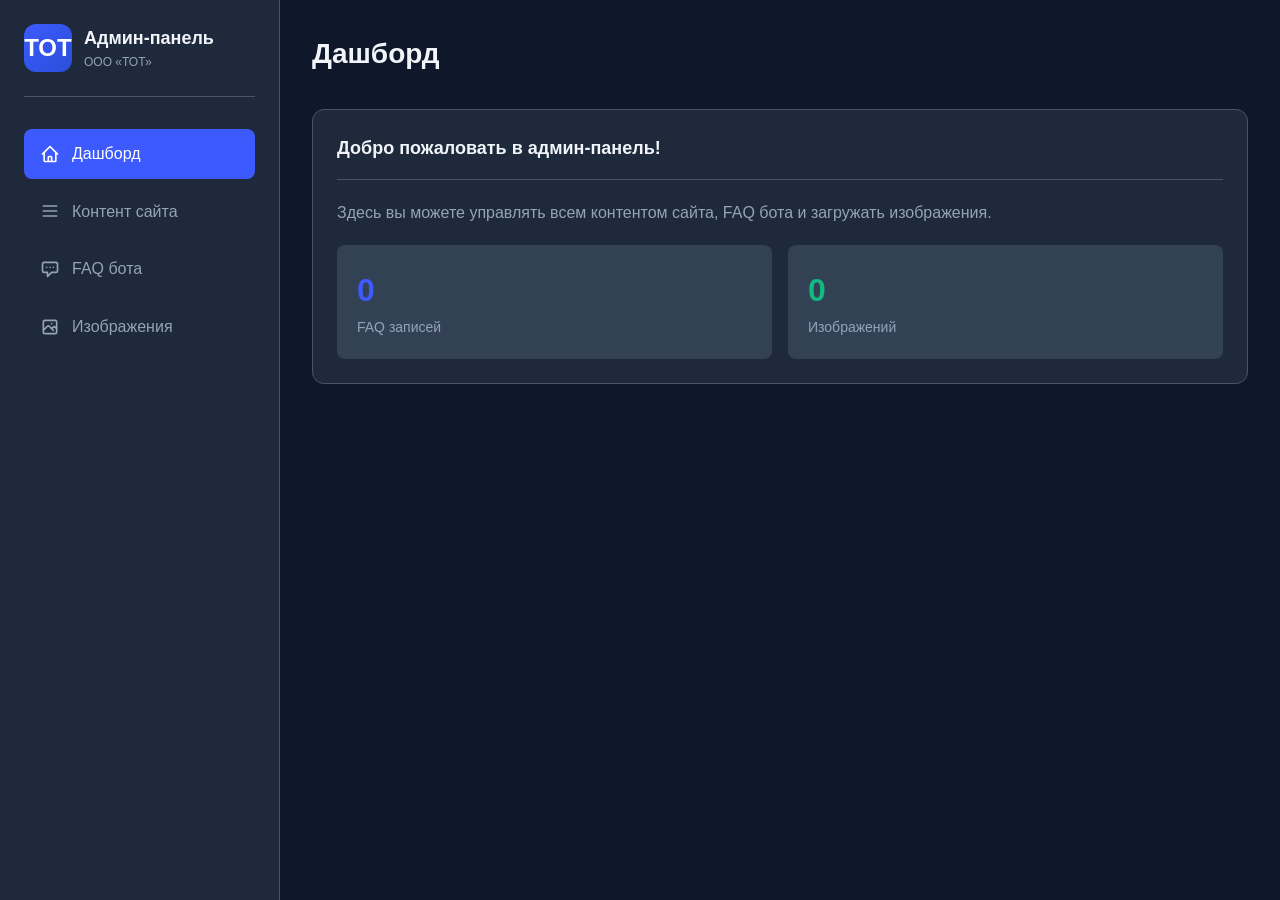
==== templates/admin.html @ bea5fbe3 "feat: полное управление контентом сайта из админки Made-with: Cursor" ====
<!DOCTYPE html>
<html lang="ru">
<head>
  <meta charset="UTF-8">
  <meta name="viewport" content="width=device-width, initial-scale=1.0">
  <title>Админ-панель | ООО «ТОТ»</title>
  <style>
    * {
      margin: 0;
      padding: 0;
      box-sizing: border-box;
    }

    :root {
      --primary: #3D5AFE;
      --primary-dark: #2A4FD9;
      --success: #10B981;
      --danger: #EF4444;
      --warning: #F59E0B;
      --bg: #0F172A;
      --bg-card: #1E293B;
      --bg-input: #334155;
      --text: #F1F5F9;
      --text-muted: #94A3B8;
      --border: #475569;
    }

    body {
      font-family: 'Inter', -apple-system, BlinkMacSystemFont, 'Segoe UI', sans-serif;
      background: var(--bg);
      color: var(--text);
      line-height: 1.6;
    }

    .admin-container {
      display: flex;
      min-height: 100vh;
    }

    /* Сайдбар */
    .sidebar {
      width: 280px;
      background: var(--bg-card);
      border-right: 1px solid var(--border);
      padding: 24px;
      overflow-y: auto;
    }

    .logo {
      display: flex;
      align-items: center;
      gap: 12px;
      margin-bottom: 32px;
      padding-bottom: 24px;
      border-bottom: 1px solid var(--border);
    }

    .logo-icon {
      width: 48px;
      height: 48px;
      background: linear-gradient(135deg, var(--primary), var(--primary-dark));
      border-radius: 12px;
      display: flex;
      align-items: center;
      justify-content: center;
      font-size: 24px;
      font-weight: bold;
      color: white;
    }

    .logo-text h1 {
      font-size: 18px;
      font-weight: 700;
    }

    .logo-text p {
      font-size: 12px;
      color: var(--text-muted);
    }

    .nav-menu {
      list-style: none;
    }

    .nav-item {
      margin-bottom: 8px;
    }

    .nav-link {
      display: flex;
      align-items: center;
      gap: 12px;
      padding: 12px 16px;
      border-radius: 8px;
      color: var(--text-muted);
      text-decoration: none;
      transition: all 0.2s;
      cursor: pointer;
    }

    .nav-link:hover {
      background: var(--bg-input);
      color: var(--text);
    }

    .nav-link.active {
      background: var(--primary);
      color: white;
    }

    .nav-icon {
      width: 20px;
      height: 20px;
    }

    /* Основной контент */
    .main-content {
      flex: 1;
      padding: 32px;
      overflow-y: auto;
    }

    .header {
      margin-bottom: 32px;
      display: flex;
      justify-content: space-between;
      align-items: center;
    }

    .header h2 {
      font-size: 28px;
      font-weight: 700;
    }

    .header-actions {
      display: flex;
      gap: 12px;
    }

    /* Секции */
    .section {
      display: none;
    }

    .section.active {
      display: block;
      animation: fadeIn 0.3s;
    }

    @keyframes fadeIn {
      from { opacity: 0; transform: translateY(10px); }
      to { opacity: 1; transform: translateY(0); }
    }

    /* Карточки */
    .card {
      background: var(--bg-card);
      border: 1px solid var(--border);
      border-radius: 12px;
      padding: 24px;
      margin-bottom: 24px;
    }

    .card-header {
      display: flex;
      justify-content: space-between;
      align-items: center;
      margin-bottom: 20px;
      padding-bottom: 16px;
      border-bottom: 1px solid var(--border);
    }

    .card-title {
      font-size: 18px;
      font-weight: 600;
    }

    /* Формы */
    .form-group {
      margin-bottom: 20px;
    }

    .form-label {
      display: block;
      margin-bottom: 8px;
      font-weight: 500;
      font-size: 14px;
    }

    .form-input,
    .form-textarea,
    .form-select {
      width: 100%;
      padding: 12px 16px;
      background: var(--bg-input);
      border: 1px solid var(--border);
      border-radius: 8px;
      color: var(--text);
      font-size: 14px;
      transition: all 0.2s;
    }

    .form-input:focus,
    .form-textarea:focus,
    .form-select:focus {
      outline: none;
      border-color: var(--primary);
      box-shadow: 0 0 0 3px rgba(61, 90, 254, 0.1);
    }

    .form-textarea {
      min-height: 100px;
      resize: vertical;
      font-family: inherit;
    }

    /* Кнопки */
    .btn {
      padding: 12px 24px;
      border: none;
      border-radius: 8px;
      font-size: 14px;
      font-weight: 600;
      cursor: pointer;
      transition: all 0.2s;
      display: inline-flex;
      align-items: center;
      gap: 8px;
    }

    .btn-primary {
      background: var(--primary);
      color: white;
    }

    .btn-primary:hover {
      background: var(--primary-dark);
      transform: translateY(-2px);
      box-shadow: 0 4px 12px rgba(61, 90, 254, 0.3);
    }

    .btn-success {
      background: var(--success);
      color: white;
    }

    .btn-danger {
      background: var(--danger);
      color: white;
    }

    .btn-secondary {
      background: var(--bg-input);
      color: var(--text);
    }

    /* Таблицы */
    .table {
      width: 100%;
      border-collapse: collapse;
    }

    .table th,
    .table td {
      padding: 12px;
      text-align: left;
      border-bottom: 1px solid var(--border);
    }

    .table th {
      font-weight: 600;
      color: var(--text-muted);
      font-size: 12px;
      text-transform: uppercase;
    }

    .table tr:hover {
      background: var(--bg-input);
    }

    /* FAQ список */
    .faq-list {
      display: grid;
      gap: 16px;
    }

    .faq-item {
      background: var(--bg-input);
      border: 1px solid var(--border);
      border-radius: 8px;
      padding: 16px;
      display: flex;
      justify-content: space-between;
      align-items: start;
      gap: 16px;
    }

    .faq-content {
      flex: 1;
    }

    .faq-intent {
      font-size: 12px;
      color: var(--primary);
      font-weight: 600;
      margin-bottom: 4px;
    }

    .faq-keywords {
      font-size: 12px;
      color: var(--text-muted);
      margin-bottom: 8px;
    }

    .faq-response {
      font-size: 14px;
      line-height: 1.5;
    }

    .faq-actions {
      display: flex;
      gap: 8px;
    }

    .btn-icon {
      padding: 8px;
      border: none;
      background: transparent;
      color: var(--text-muted);
      border-radius: 6px;
      cursor: pointer;
      transition: all 0.2s;
    }

    .btn-icon:hover {
      background: var(--bg-card);
      color: var(--text);
    }

    /* Модальное окно */
    .modal {
      position: fixed;
      top: 0;
      left: 0;
      right: 0;
      bottom: 0;
      background: rgba(0, 0, 0, 0.7);
      display: none;
      align-items: center;
      justify-content: center;
      z-index: 1000;
      animation: fadeIn 0.2s;
    }

    .modal.active {
      display: flex;
    }

    .modal-content {
      background: var(--bg-card);
      border-radius: 12px;
      padding: 32px;
      max-width: 600px;
      width: 90%;
      max-height: 90vh;
      overflow-y: auto;
    }

    .modal-header {
      margin-bottom: 24px;
    }

    .modal-title {
      font-size: 24px;
      font-weight: 700;
    }

    .modal-footer {
      margin-top: 24px;
      display: flex;
      gap: 12px;
      justify-content: flex-end;
    }

    /* Алерты */
    .alert {
      padding: 16px;
      border-radius: 8px;
      margin-bottom: 20px;
      display: flex;
      align-items: center;
      gap: 12px;
    }

    .alert-success {
      background: rgba(16, 185, 129, 0.1);
      border: 1px solid var(--success);
      color: var(--success);
    }

    .alert-error {
      background: rgba(239, 68, 68, 0.1);
      border: 1px solid var(--danger);
      color: var(--danger);
    }

    /* Загрузка файлов */
    .upload-zone {
      border: 2px dashed var(--border);
      border-radius: 12px;
      padding: 40px;
      text-align: center;
      cursor: pointer;
      transition: all 0.2s;
    }

    .upload-zone:hover {
      border-color: var(--primary);
      background: rgba(61, 90, 254, 0.05);
    }

    .upload-zone.dragging {
      border-color: var(--primary);
      background: rgba(61, 90, 254, 0.1);
    }

    /* Сетка изображений */
    .images-grid {
      display: grid;
      grid-template-columns: repeat(auto-fill, minmax(150px, 1fr));
      gap: 16px;
      margin-top: 20px;
    }

    .image-item {
      position: relative;
      aspect-ratio: 1;
      border-radius: 8px;
      overflow: hidden;
      border: 1px solid var(--border);
      background: var(--bg-input);
    }

    .image-item img {
      width: 100%;
      height: 100%;
      object-fit: cover;
    }

    .image-overlay {
      position: absolute;
      top: 0;
      left: 0;
      right: 0;
      bottom: 0;
      background: rgba(0, 0, 0, 0.7);
      display: flex;
      align-items: center;
      justify-content: center;
      gap: 8px;
      opacity: 0;
      transition: opacity 0.2s;
    }

    .image-item:hover .image-overlay {
      opacity: 1;
    }
  </style>
</head>
<body>
  <div class="admin-container">
    <!-- Сайдбар -->
    <aside class="sidebar">
      <div class="logo">
        <div class="logo-icon">ТОТ</div>
        <div class="logo-text">
          <h1>Админ-панель</h1>
          <p>ООО «ТОТ»</p>
        </div>
      </div>

      <nav>
        <ul class="nav-menu">
          <li class="nav-item">
            <a class="nav-link active" data-section="dashboard">
              <svg class="nav-icon" fill="none" stroke="currentColor" viewBox="0 0 24 24">
                <path stroke-linecap="round" stroke-linejoin="round" stroke-width="2" d="M3 12l2-2m0 0l7-7 7 7M5 10v10a1 1 0 001 1h3m10-11l2 2m-2-2v10a1 1 0 01-1 1h-3m-6 0a1 1 0 001-1v-4a1 1 0 011-1h2a1 1 0 011 1v4a1 1 0 001 1m-6 0h6"/>
              </svg>
              Дашборд
            </a>
          </li>
          <li class="nav-item">
            <a class="nav-link" data-section="content">
              <svg class="nav-icon" fill="none" stroke="currentColor" viewBox="0 0 24 24">
                <path stroke-linecap="round" stroke-linejoin="round" stroke-width="2" d="M4 6h16M4 12h16M4 18h16"/>
              </svg>
              Контент сайта
            </a>
          </li>
          <li class="nav-item">
            <a class="nav-link" data-section="faq">
              <svg class="nav-icon" fill="none" stroke="currentColor" viewBox="0 0 24 24">
                <path stroke-linecap="round" stroke-linejoin="round" stroke-width="2" d="M8 10h.01M12 10h.01M16 10h.01M9 16H5a2 2 0 01-2-2V6a2 2 0 012-2h14a2 2 0 012 2v8a2 2 0 01-2 2h-5l-5 5v-5z"/>
              </svg>
              FAQ бота
            </a>
          </li>
          <li class="nav-item">
            <a class="nav-link" data-section="images">
              <svg class="nav-icon" fill="none" stroke="currentColor" viewBox="0 0 24 24">
                <path stroke-linecap="round" stroke-linejoin="round" stroke-width="2" d="M4 16l4.586-4.586a2 2 0 012.828 0L16 16m-2-2l1.586-1.586a2 2 0 012.828 0L20 14m-6-6h.01M6 20h12a2 2 0 002-2V6a2 2 0 00-2-2H6a2 2 0 00-2 2v12a2 2 0 002 2z"/>
              </svg>
              Изображения
            </a>
          </li>
        </ul>
      </nav>
    </aside>

    <!-- Основной контент -->
    <main class="main-content">
      <!-- Дашборд -->
      <section id="dashboard" class="section active">
        <div class="header">
          <h2>Дашборд</h2>
        </div>

        <div class="card">
          <div class="card-header">
            <h3 class="card-title">Добро пожаловать в админ-панель!</h3>
          </div>
          <p style="color: var(--text-muted); margin-bottom: 20px;">
            Здесь вы можете управлять всем контентом сайта, FAQ бота и загружать изображения.
          </p>
          <div style="display: grid; grid-template-columns: repeat(auto-fit, minmax(200px, 1fr)); gap: 16px;">
            <div style="background: var(--bg-input); padding: 20px; border-radius: 8px;">
              <div style="font-size: 32px; font-weight: 700; color: var(--primary);" id="faq-count">0</div>
              <div style="color: var(--text-muted); font-size: 14px;">FAQ записей</div>
            </div>
            <div style="background: var(--bg-input); padding: 20px; border-radius: 8px;">
              <div style="font-size: 32px; font-weight: 700; color: var(--success);" id="images-count">0</div>
              <div style="color: var(--text-muted); font-size: 14px;">Изображений</div>
            </div>
          </div>
        </div>
      </section>

      <!-- Контент сайта -->
      <section id="content" class="section">
        <div class="header">
          <h2>Контент сайта</h2>
          <div class="header-actions">
            <button class="btn btn-primary" onclick="saveContent()">
              <svg width="20" height="20" fill="none" stroke="currentColor" viewBox="0 0 24 24">
                <path stroke-linecap="round" stroke-linejoin="round" stroke-width="2" d="M8 7H5a2 2 0 00-2 2v9a2 2 0 002 2h14a2 2 0 002-2V9a2 2 0 00-2-2h-3m-1 4l-3 3m0 0l-3-3m3 3V4"/>
              </svg>
              Сохранить все
            </button>
          </div>
        </div>

        <div id="content-container"></div>
      </section>

      <!-- FAQ бота -->
      <section id="faq" class="section">
        <div class="header">
          <h2>FAQ бота</h2>
          <div class="header-actions">
            <button class="btn btn-primary" onclick="openAddFaqModal()">
              <svg width="20" height="20" fill="none" stroke="currentColor" viewBox="0 0 24 24">
                <path stroke-linecap="round" stroke-linejoin="round" stroke-width="2" d="M12 4v16m8-8H4"/>
              </svg>
              Добавить FAQ
            </button>
          </div>
        </div>

        <div class="card">
          <div id="faq-list" class="faq-list"></div>
        </div>
      </section>

      <!-- Изображения -->
      <section id="images" class="section">
        <div class="header">
          <h2>Изображения</h2>
        </div>

        <div class="card">
          <div class="upload-zone" id="upload-zone">
            <svg width="48" height="48" fill="none" stroke="currentColor" viewBox="0 0 24 24" style="margin: 0 auto 16px;">
              <path stroke-linecap="round" stroke-linejoin="round" stroke-width="2" d="M7 16a4 4 0 01-.88-7.903A5 5 0 1115.9 6L16 6a5 5 0 011 9.9M15 13l-3-3m0 0l-3 3m3-3v12"/>
            </svg>
            <p style="margin-bottom: 8px; font-weight: 600;">Перетащите изображение или кликните для загрузки</p>
            <p style="color: var(--text-muted); font-size: 14px;">PNG, JPG, GIF, WebP, SVG до 16 МБ</p>
            <input type="file" id="file-input" accept="image/*" style="display: none;">
          </div>

          <div id="images-grid" class="images-grid"></div>
        </div>
      </section>
    </main>
  </div>

  <!-- Модальное окно для FAQ -->
  <div id="faq-modal" class="modal">
    <div class="modal-content">
      <div class="modal-header">
        <h3 class="modal-title" id="modal-title">Добавить FAQ</h3>
      </div>
      
      <form id="faq-form">
        <input type="hidden" id="faq-index">
        
        <div class="form-group">
          <label class="form-label">Intent (идентификатор)</label>
          <input type="text" class="form-input" id="faq-intent" required>
        </div>

        <div class="form-group">
          <label class="form-label">Keywords (через запятую)</label>
          <input type="text" class="form-input" id="faq-keywords" required>
        </div>

        <div class="form-group">
          <label class="form-label">Ответ бота</label>
          <textarea class="form-textarea" id="faq-response" rows="5" required></textarea>
        </div>

        <div class="form-group">
          <label class="form-label">Цена (необязательно)</label>
          <input type="text" class="form-input" id="faq-price" placeholder="от 5 000 ₽">
        </div>

        <div class="form-group">
          <label class="form-label">Категория</label>
          <select class="form-select" id="faq-category">
            <option value="general">General (общие)</option>
            <option value="services">Services (услуги)</option>
            <option value="individual">Individual (физлица)</option>
            <option value="ip">IP (ИП)</option>
            <option value="ooo">OOO (ООО)</option>
            <option value="extra">Extra (дополнительные)</option>
            <option value="system">System (системные)</option>
          </select>
        </div>

        <div class="modal-footer">
          <button type="button" class="btn btn-secondary" onclick="closeFaqModal()">Отмена</button>
          <button type="submit" class="btn btn-primary">Сохранить</button>
        </div>
      </form>
    </div>
  </div>

  <script>
    // JWT токен из шаблона
    const JWT_TOKEN = '{{ jwt_token }}';
    
    // API запросы
    async function apiRequest(url, method = 'GET', data = null) {
      const options = {
        method,
        headers: {
          'Authorization': `Bearer ${JWT_TOKEN}`,
          'Content-Type': 'application/json'
        }
      };
      
      if (data) {
        options.body = JSON.stringify(data);
      }
      
      const response = await fetch(url, options);
      return response.json();
    }

    // Навигация
    document.querySelectorAll('.nav-link').forEach(link => {
      link.addEventListener('click', function(e) {
        e.preventDefault();
        
        // Убираем active со всех
        document.querySelectorAll('.nav-link').forEach(l => l.classList.remove('active'));
        document.querySelectorAll('.section').forEach(s => s.classList.remove('active'));
        
        // Добавляем active
        this.classList.add('active');
        const sectionId = this.getAttribute('data-section');
        document.getElementById(sectionId).classList.add('active');
        
        // Загружаем данные
        if (sectionId === 'content') loadContent();
        if (sectionId === 'faq') loadFaq();
        if (sectionId === 'images') loadImages();
      });
    });

    // Загрузка контента
    async function loadContent() {
      const data = await apiRequest('/api/content');
      const container = document.getElementById('content-container');
      
      // Хелпер для безопасного вывода
      const safe = (val) => val || '';
      const safeArr = (arr) => Array.isArray(arr) ? arr.join(', ') : '';
      
      container.innerHTML = `
        <!-- Компания -->
        <div class="card">
          <div class="card-header">
            <h3 class="card-title">📋 Информация о компании</h3>
          </div>
          <div class="form-group">
            <label class="form-label">Название</label>
            <input type="text" class="form-input" data-path="company.name" value="${safe(data.company?.name)}">
          </div>
          <div class="form-group">
            <label class="form-label">Слоган</label>
            <input type="text" class="form-input" data-path="company.tagline" value="${safe(data.company?.tagline)}">
          </div>
          <div class="form-group">
            <label class="form-label">Описание</label>
            <textarea class="form-textarea" data-path="company.description">${safe(data.company?.description)}</textarea>
          </div>
          <div style="display: grid; grid-template-columns: repeat(4, 1fr); gap: 16px;">
            <div class="form-group">
              <label class="form-label">Опыт (лет)</label>
              <input type="text" class="form-input" data-path="company.experience_years" value="${safe(data.company?.experience_years)}">
            </div>
            <div class="form-group">
              <label class="form-label">Клиенты</label>
              <input type="text" class="form-input" data-path="company.clients_count" value="${safe(data.company?.clients_count)}">
            </div>
            <div class="form-group">
              <label class="form-label">Вовремя (%)</label>
              <input type="text" class="form-input" data-path="company.on_time_percent" value="${safe(data.company?.on_time_percent)}">
            </div>
            <div class="form-group">
              <label class="form-label">Поддержка</label>
              <input type="text" class="form-input" data-path="company.support_24_7" value="${safe(data.company?.support_24_7)}">
            </div>
          </div>
        </div>

        <!-- Контакты -->
        <div class="card">
          <div class="card-header">
            <h3 class="card-title">📞 Контакты</h3>
          </div>
          <div style="display: grid; grid-template-columns: repeat(2, 1fr); gap: 16px;">
            <div class="form-group">
              <label class="form-label">Город</label>
              <input type="text" class="form-input" data-path="contacts.city" value="${safe(data.contacts?.city)}">
            </div>
            <div class="form-group">
              <label class="form-label">Адрес</label>
              <input type="text" class="form-input" data-path="contacts.address" value="${safe(data.contacts?.address)}">
            </div>
          </div>
          <div class="form-group">
            <label class="form-label">Здание</label>
            <input type="text" class="form-input" data-path="contacts.building" value="${safe(data.contacts?.building)}">
          </div>
          <div class="form-group">
            <label class="form-label">Телефоны (через запятую)</label>
            <input type="text" class="form-input" data-path="contacts.phones" value="${safeArr(data.contacts?.phones)}">
          </div>
          <div class="form-group">
            <label class="form-label">Email</label>
            <input type="email" class="form-input" data-path="contacts.email" value="${safe(data.contacts?.email)}">
          </div>
          <div class="form-group">
            <label class="form-label">Режим работы</label>
            <input type="text" class="form-input" data-path="contacts.working_hours" value="${safe(data.contacts?.working_hours)}">
          </div>
          <div style="display: grid; grid-template-columns: repeat(3, 1fr); gap: 16px;">
            <div class="form-group">
              <label class="form-label">VK</label>
              <input type="text" class="form-input" data-path="contacts.social.vk" value="${safe(data.contacts?.social?.vk)}">
            </div>
            <div class="form-group">
              <label class="form-label">Telegram</label>
              <input type="text" class="form-input" data-path="contacts.social.telegram" value="${safe(data.contacts?.social?.telegram)}">
            </div>
            <div class="form-group">
              <label class="form-label">WhatsApp</label>
              <input type="text" class="form-input" data-path="contacts.social.whatsapp" value="${safe(data.contacts?.social?.whatsapp)}">
            </div>
          </div>
        </div>

        <!-- Hero -->
        <div class="card">
          <div class="card-header">
            <h3 class="card-title">🎯 Hero секция (главный экран)</h3>
          </div>
          <div class="form-group">
            <label class="form-label">Kicker (верхний текст)</label>
            <input type="text" class="form-input" data-path="hero.kicker" value="${safe(data.hero?.kicker)}">
          </div>
          <div class="form-group">
            <label class="form-label">Заголовок (можно использовать &lt;br&gt;)</label>
            <input type="text" class="form-input" data-path="hero.title" value="${safe(data.hero?.title)}">
          </div>
          <div class="form-group">
            <label class="form-label">Описание</label>
            <textarea class="form-textarea" data-path="hero.description">${safe(data.hero?.description)}</textarea>
          </div>
          <div style="display: grid; grid-template-columns: repeat(2, 1fr); gap: 16px;">
            <div class="form-group">
              <label class="form-label">Текст кнопки "Связаться"</label>
              <input type="text" class="form-input" data-path="hero.btn_primary" value="${safe(data.hero?.btn_primary)}">
            </div>
            <div class="form-group">
              <label class="form-label">Текст кнопки "Услуги"</label>
              <input type="text" class="form-input" data-path="hero.btn_secondary" value="${safe(data.hero?.btn_secondary)}">
            </div>
          </div>
        </div>

        <!-- О нас -->
        <div class="card">
          <div class="card-header">
            <h3 class="card-title">ℹ️ О нас</h3>
          </div>
          <div class="form-group">
            <label class="form-label">Заголовок</label>
            <input type="text" class="form-input" data-path="about.title" value="${safe(data.about?.title)}">
          </div>
          <div class="form-group">
            <label class="form-label">Описание 1</label>
            <textarea class="form-textarea" data-path="about.description_1" rows="3">${safe(data.about?.description_1)}</textarea>
          </div>
          <div class="form-group">
            <label class="form-label">Описание 2</label>
            <textarea class="form-textarea" data-path="about.description_2" rows="2">${safe(data.about?.description_2)}</textarea>
          </div>
          <div class="form-group">
            <label class="form-label">Описание 3 (жирный текст)</label>
            <textarea class="form-textarea" data-path="about.description_3" rows="2">${safe(data.about?.description_3)}</textarea>
          </div>
          <div class="form-group">
            <label class="form-label">Описание 4</label>
            <textarea class="form-textarea" data-path="about.description_4" rows="2">${safe(data.about?.description_4)}</textarea>
          </div>
        </div>

        <!-- Услуги -->
        <div class="card">
          <div class="card-header">
            <h3 class="card-title">💼 Услуги</h3>
          </div>
          <div class="form-group">
            <label class="form-label">Заголовок</label>
            <input type="text" class="form-input" data-path="services.title" value="${safe(data.services?.title)}">
          </div>
          <div class="form-group">
            <label class="form-label">Подзаголовок</label>
            <input type="text" class="form-input" data-path="services.lead" value="${safe(data.services?.lead)}">
          </div>
          <div class="form-group">
            <label class="form-label">Текст кнопки "Посмотреть все"</label>
            <input type="text" class="form-input" data-path="services.button" value="${safe(data.services?.button)}">
          </div>
          <p style="color: var(--text-muted); font-size: 14px; margin: 16px 0;">
            ℹ️ Для редактирования отдельных услуг используйте JSON редактор или обратитесь к разработчику
          </p>
        </div>

        <!-- CTA блок -->
        <div class="card">
          <div class="card-header">
            <h3 class="card-title">📢 CTA блок (призыв к действию)</h3>
          </div>
          <div class="form-group">
            <label class="form-label">Заголовок</label>
            <input type="text" class="form-input" data-path="cta_laptop.title" value="${safe(data.cta_laptop?.title)}">
          </div>
          <div class="form-group">
            <label class="form-label">Описание</label>
            <input type="text" class="form-input" data-path="cta_laptop.description" value="${safe(data.cta_laptop?.description)}">
          </div>
          <div class="form-group">
            <label class="form-label">Текст кнопки</label>
            <input type="text" class="form-input" data-path="cta_laptop.button" value="${safe(data.cta_laptop?.button)}">
          </div>
        </div>

        <!-- Процесс работы -->
        <div class="card">
          <div class="card-header">
            <h3 class="card-title">🔄 Как мы работаем</h3>
          </div>
          <div class="form-group">
            <label class="form-label">Заголовок</label>
            <input type="text" class="form-input" data-path="process.title" value="${safe(data.process?.title)}">
          </div>
          <div class="form-group">
            <label class="form-label">Подзаголовок</label>
            <input type="text" class="form-input" data-path="process.lead" value="${safe(data.process?.lead)}">
          </div>
          <p style="color: var(--text-muted); font-size: 14px; margin: 16px 0;">
            ℹ️ Для редактирования шагов используйте JSON редактор или обратитесь к разработчику
          </p>
        </div>

        <!-- Партнёры -->
        <div class="card">
          <div class="card-header">
            <h3 class="card-title">🤝 Партнёры (Альфа-Банк)</h3>
          </div>
          <div class="form-group">
            <label class="form-label">Бейдж</label>
            <input type="text" class="form-input" data-path="partner.badge" value="${safe(data.partner?.badge)}">
          </div>
          <div class="form-group">
            <label class="form-label">Заголовок</label>
            <input type="text" class="form-input" data-path="partner.title" value="${safe(data.partner?.title)}">
          </div>
          <div class="form-group">
            <label class="form-label">Описание</label>
            <textarea class="form-textarea" data-path="partner.description">${safe(data.partner?.description)}</textarea>
          </div>
          <div style="display: grid; grid-template-columns: repeat(2, 1fr); gap: 16px;">
            <div class="form-group">
              <label class="form-label">Текст кнопки "Открыть счёт"</label>
              <input type="text" class="form-input" data-path="partner.btn_primary" value="${safe(data.partner?.btn_primary)}">
            </div>
            <div class="form-group">
              <label class="form-label">Текст кнопки "Сертификаты"</label>
              <input type="text" class="form-input" data-path="partner.btn_secondary" value="${safe(data.partner?.btn_secondary)}">
            </div>
          </div>
        </div>

        <!-- Масштабы бизнеса -->
        <div class="card">
          <div class="card-header">
            <h3 class="card-title">📊 Работаем с бизнесом любого масштаба</h3>
          </div>
          <div class="form-group">
            <label class="form-label">Заголовок</label>
            <input type="text" class="form-input" data-path="business_scales.title" value="${safe(data.business_scales?.title)}">
          </div>
          <div class="form-group">
            <label class="form-label">Подзаголовок</label>
            <textarea class="form-textarea" data-path="business_scales.lead">${safe(data.business_scales?.lead)}</textarea>
          </div>
        </div>

        <!-- Тарифы -->
        <div class="card">
          <div class="card-header">
            <h3 class="card-title">💰 Тарифы</h3>
          </div>
          <div class="form-group">
            <label class="form-label">Заголовок</label>
            <input type="text" class="form-input" data-path="tariffs.title" value="${safe(data.tariffs?.title)}">
          </div>
          <div class="form-group">
            <label class="form-label">Подзаголовок</label>
            <input type="text" class="form-input" data-path="tariffs.lead" value="${safe(data.tariffs?.lead)}">
          </div>
        </div>

        <!-- Форма заявки -->
        <div class="card">
          <div class="card-header">
            <h3 class="card-title">📝 Форма заявки</h3>
          </div>
          <div class="form-group">
            <label class="form-label">Заголовок</label>
            <input type="text" class="form-input" data-path="final_cta.title" value="${safe(data.final_cta?.title)}">
          </div>
          <div class="form-group">
            <label class="form-label">Подзаголовок</label>
            <input type="text" class="form-input" data-path="final_cta.lead" value="${safe(data.final_cta?.lead)}">
          </div>
          <div class="form-group">
            <label class="form-label">Текст кнопки отправки</label>
            <input type="text" class="form-input" data-path="final_cta.form.submit_button" value="${safe(data.final_cta?.form?.submit_button)}">
          </div>
        </div>

        <!-- Карта -->
        <div class="card">
          <div class="card-header">
            <h3 class="card-title">🗺️ Как нас найти</h3>
          </div>
          <div class="form-group">
            <label class="form-label">Заголовок</label>
            <input type="text" class="form-input" data-path="map.title" value="${safe(data.map?.title)}">
          </div>
          <div class="form-group">
            <label class="form-label">Подзаголовок</label>
            <textarea class="form-textarea" data-path="map.lead">${safe(data.map?.lead)}</textarea>
          </div>
        </div>

        <!-- Футер -->
        <div class="card">
          <div class="card-header">
            <h3 class="card-title">📄 Футер</h3>
          </div>
          <div class="form-group">
            <label class="form-label">Описание</label>
            <textarea class="form-textarea" data-path="footer.description">${safe(data.footer?.description)}</textarea>
          </div>
        </div>

        <!-- Чат-бот -->
        <div class="card">
          <div class="card-header">
            <h3 class="card-title">💬 Чат-бот</h3>
          </div>
          <div class="form-group">
            <label class="form-label">Заголовок</label>
            <input type="text" class="form-input" data-path="chat_bot.header.title" value="${safe(data.chat_bot?.header?.title)}">
          </div>
          <div class="form-group">
            <label class="form-label">Приветствие</label>
            <textarea class="form-textarea" data-path="chat_bot.welcome" rows="4">${safe(data.chat_bot?.welcome)}</textarea>
          </div>
          <div class="form-group">
            <label class="form-label">Placeholder ввода</label>
            <input type="text" class="form-input" data-path="chat_bot.input_placeholder" value="${safe(data.chat_bot?.input_placeholder)}">
          </div>
        </div>
      `;
    }

    // Сохранение контента
    async function saveContent() {
      // Собираем все поля с data-path
      const inputs = document.querySelectorAll('[data-path]');
      const data = {};
      
      inputs.forEach(input => {
        const path = input.getAttribute('data-path');
        let value = input.value;
        
        // Обработка массивов (телефоны)
        if (path === 'contacts.phones') {
          value = value.split(',').map(p => p.trim()).filter(p => p);
        }
        
        // Создаём вложенную структуру
        const keys = path.split('.');
        let current = data;
        
        for (let i = 0; i < keys.length - 1; i++) {
          if (!current[keys[i]]) current[keys[i]] = {};
          current = current[keys[i]];
        }
        
        current[keys[keys.length - 1]] = value;
      });
      
      const result = await apiRequest('/api/content', 'PUT', data);
      
      if (result.success) {
        showAlert('Контент успешно сохранён!', 'success');
      } else {
        showAlert('Ошибка сохранения', 'error');
      }
    }

    // Загрузка FAQ
    async function loadFaq() {
      const data = await apiRequest('/api/faq');
      const list = document.getElementById('faq-list');
      document.getElementById('faq-count').textContent = data.faq?.length || 0;
      
      if (!data.faq || data.faq.length === 0) {
        list.innerHTML = '<p style="text-align: center; color: var(--text-muted);">FAQ пока нет. Добавьте первый!</p>';
        return;
      }
      
      list.innerHTML = data.faq.map((item, index) => `
        <div class="faq-item">
          <div class="faq-content">
            <div class="faq-intent">${item.intent}</div>
            <div class="faq-keywords">${item.keywords?.join(', ') || ''}</div>
            <div class="faq-response">${item.response}</div>
            ${item.price ? `<div style="margin-top: 8px; color: var(--success);">💰 ${item.price}</div>` : ''}
          </div>
          <div class="faq-actions">
            <button class="btn-icon" onclick="editFaq(${index})" title="Редактировать">
              <svg width="20" height="20" fill="none" stroke="currentColor" viewBox="0 0 24 24">
                <path stroke-linecap="round" stroke-linejoin="round" stroke-width="2" d="M11 5H6a2 2 0 00-2 2v11a2 2 0 002 2h11a2 2 0 002-2v-5m-1.414-9.414a2 2 0 112.828 2.828L11.828 15H9v-2.828l8.586-8.586z"/>
              </svg>
            </button>
            <button class="btn-icon" onclick="deleteFaq(${index})" title="Удалить">
              <svg width="20" height="20" fill="none" stroke="currentColor" viewBox="0 0 24 24">
                <path stroke-linecap="round" stroke-linejoin="round" stroke-width="2" d="M19 7l-.867 12.142A2 2 0 0116.138 21H7.862a2 2 0 01-1.995-1.858L5 7m5 4v6m4-6v6m1-10V4a1 1 0 00-1-1h-4a1 1 0 00-1 1v3M4 7h16"/>
              </svg>
            </button>
          </div>
        </div>
      `).join('');
    }

    // Модальное окно FAQ
    function openAddFaqModal() {
      document.getElementById('modal-title').textContent = 'Добавить FAQ';
      document.getElementById('faq-form').reset();
      document.getElementById('faq-index').value = '';
      document.getElementById('faq-modal').classList.add('active');
    }

    function closeFaqModal() {
      document.getElementById('faq-modal').classList.remove('active');
    }

    async function editFaq(index) {
      const data = await apiRequest('/api/faq');
      const item = data.faq[index];
      
      document.getElementById('modal-title').textContent = 'Редактировать FAQ';
      document.getElementById('faq-index').value = index;
      document.getElementById('faq-intent').value = item.intent;
      document.getElementById('faq-keywords').value = item.keywords?.join(', ') || '';
      document.getElementById('faq-response').value = item.response;
      document.getElementById('faq-price').value = item.price || '';
      document.getElementById('faq-category').value = item.category || 'general';
      
      document.getElementById('faq-modal').classList.add('active');
    }

    async function deleteFaq(index) {
      if (!confirm('Удалить этот FAQ?')) return;
      
      const result = await apiRequest(`/api/faq/${index}`, 'DELETE');
      if (result.success) {
        showAlert('FAQ удалён', 'success');
        loadFaq();
      }
    }

    // Отправка формы FAQ
    document.getElementById('faq-form').addEventListener('submit', async (e) => {
      e.preventDefault();
      
      const faqData = {
        intent: document.getElementById('faq-intent').value,
        keywords: document.getElementById('faq-keywords').value.split(',').map(k => k.trim()),
        response: document.getElementById('faq-response').value,
        category: document.getElementById('faq-category').value
      };
      
      const price = document.getElementById('faq-price').value.trim();
      if (price) faqData.price = price;
      
      const index = document.getElementById('faq-index').value;
      
      if (index === '') {
        // Добавление
        const result = await apiRequest('/api/faq', 'POST', faqData);
        if (result.success) {
          showAlert('FAQ добавлен', 'success');
          closeFaqModal();
          loadFaq();
        }
      } else {
        // Обновление
        const result = await apiRequest(`/api/faq/${index}`, 'PUT', faqData);
        if (result.success) {
          showAlert('FAQ обновлён', 'success');
          closeFaqModal();
          loadFaq();
        }
      }
    });

    // Загрузка изображений
    async function loadImages() {
      const data = await apiRequest('/api/images');
      const grid = document.getElementById('images-grid');
      document.getElementById('images-count').textContent = data.images?.length || 0;
      
      if (!data.images || data.images.length === 0) {
        grid.innerHTML = '<p style="text-align: center; color: var(--text-muted); grid-column: 1/-1;">Изображений пока нет</p>';
        return;
      }
      
      grid.innerHTML = data.images.map(img => `
        <div class="image-item">
          <img src="${img.url}" alt="${img.filename}">
          <div class="image-overlay">
            <button class="btn-icon" onclick="copyUrl('${img.url}')" title="Копировать URL" style="background: var(--success);">
              <svg width="20" height="20" fill="none" stroke="white" viewBox="0 0 24 24">
                <path stroke-linecap="round" stroke-linejoin="round" stroke-width="2" d="M8 5H6a2 2 0 00-2 2v12a2 2 0 002 2h10a2 2 0 002-2v-1M8 5a2 2 0 002 2h2a2 2 0 002-2M8 5a2 2 0 012-2h2a2 2 0 012 2m0 0h2a2 2 0 012 2v3m2 4H10m0 0l3-3m-3 3l3 3"/>
              </svg>
            </button>
            <button class="btn-icon" onclick="deleteImage('${img.filename}')" title="Удалить" style="background: var(--danger);">
              <svg width="20" height="20" fill="none" stroke="white" viewBox="0 0 24 24">
                <path stroke-linecap="round" stroke-linejoin="round" stroke-width="2" d="M19 7l-.867 12.142A2 2 0 0116.138 21H7.862a2 2 0 01-1.995-1.858L5 7m5 4v6m4-6v6m1-10V4a1 1 0 00-1-1h-4a1 1 0 00-1 1v3M4 7h16"/>
              </svg>
            </button>
          </div>
        </div>
      `).join('');
    }

    // Загрузка файла
    const uploadZone = document.getElementById('upload-zone');
    const fileInput = document.getElementById('file-input');

    uploadZone.addEventListener('click', () => fileInput.click());

    uploadZone.addEventListener('dragover', (e) => {
      e.preventDefault();
      uploadZone.classList.add('dragging');
    });

    uploadZone.addEventListener('dragleave', () => {
      uploadZone.classList.remove('dragging');
    });

    uploadZone.addEventListener('drop', async (e) => {
      e.preventDefault();
      uploadZone.classList.remove('dragging');
      const file = e.dataTransfer.files[0];
      if (file) uploadFile(file);
    });

    fileInput.addEventListener('change', (e) => {
      const file = e.target.files[0];
      if (file) uploadFile(file);
    });

    async function uploadFile(file) {
      const formData = new FormData();
      formData.append('file', file);
      
      const response = await fetch('/api/upload', {
        method: 'POST',
        headers: {
          'Authorization': `Bearer ${JWT_TOKEN}`
        },
        body: formData
      });
      
      const result = await response.json();
      
      if (result.success) {
        showAlert('Файл загружен: ' + result.filename, 'success');
        loadImages();
      } else {
        showAlert('Ошибка загрузки: ' + result.error, 'error');
      }
    }

    async function deleteImage(filename) {
      if (!confirm('Удалить изображение?')) return;
      
      const result = await apiRequest(`/api/images/${filename}`, 'DELETE');
      if (result.success) {
        showAlert('Изображение удалено', 'success');
        loadImages();
      }
    }

    function copyUrl(url) {
      navigator.clipboard.writeText(window.location.origin + url);
      showAlert('URL скопирован в буфер обмена', 'success');
    }

    // Алерты
    function showAlert(message, type) {
      const alert = document.createElement('div');
      alert.className = `alert alert-${type}`;
      alert.textContent = message;
      alert.style.position = 'fixed';
      alert.style.top = '20px';
      alert.style.right = '20px';
      alert.style.zIndex = '9999';
      alert.style.animation = 'slideIn 0.3s';
      
      document.body.appendChild(alert);
      
      setTimeout(() => {
        alert.style.animation = 'fadeOut 0.3s';
        setTimeout(() => alert.remove(), 300);
      }, 3000);
    }

    // Загрузка статистики при старте
    loadFaq();
    loadImages();
  </script>
</body>
</html>
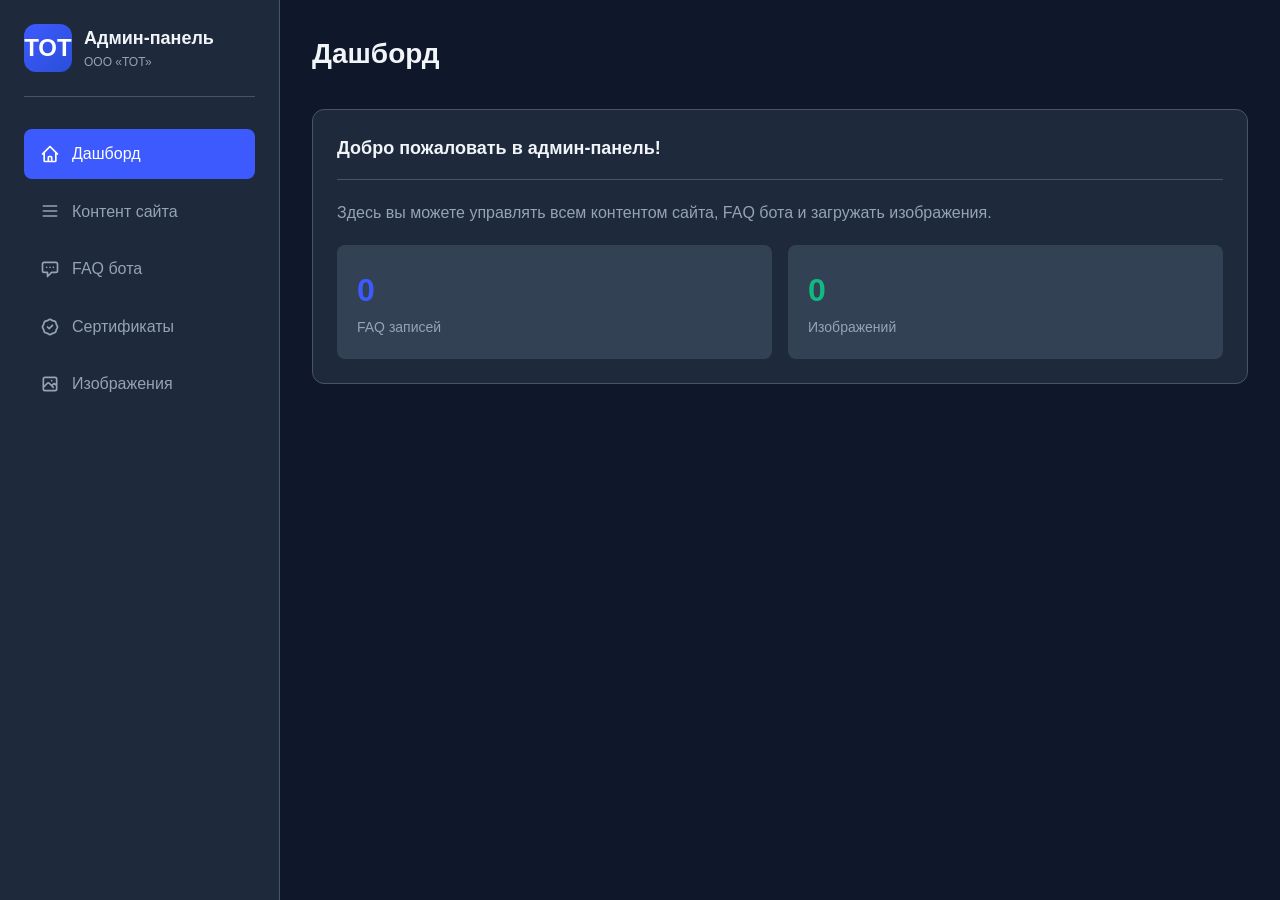
==== commit aa4a000c: "feat: добавлен раздел управления сертификатами Made-with: Cursor" ====
--- a/templates/admin.html
+++ b/templates/admin.html
@@ -506,6 +506,14 @@
             </a>
           </li>
           <li class="nav-item">
+            <a class="nav-link" data-section="certificates">
+              <svg class="nav-icon" fill="none" stroke="currentColor" viewBox="0 0 24 24">
+                <path stroke-linecap="round" stroke-linejoin="round" stroke-width="2" d="M9 12l2 2 4-4M7.835 4.697a3.42 3.42 0 001.946-.806 3.42 3.42 0 014.438 0 3.42 3.42 0 001.946.806 3.42 3.42 0 013.138 3.138 3.42 3.42 0 00.806 1.946 3.42 3.42 0 010 4.438 3.42 3.42 0 00-.806 1.946 3.42 3.42 0 01-3.138 3.138 3.42 3.42 0 00-1.946.806 3.42 3.42 0 01-4.438 0 3.42 3.42 0 00-1.946-.806 3.42 3.42 0 01-3.138-3.138 3.42 3.42 0 00-.806-1.946 3.42 3.42 0 010-4.438 3.42 3.42 0 00.806-1.946 3.42 3.42 0 013.138-3.138z"/>
+              </svg>
+              Сертификаты
+            </a>
+          </li>
+          <li class="nav-item">
             <a class="nav-link" data-section="images">
               <svg class="nav-icon" fill="none" stroke="currentColor" viewBox="0 0 24 24">
                 <path stroke-linecap="round" stroke-linejoin="round" stroke-width="2" d="M4 16l4.586-4.586a2 2 0 012.828 0L16 16m-2-2l1.586-1.586a2 2 0 012.828 0L20 14m-6-6h.01M6 20h12a2 2 0 002-2V6a2 2 0 00-2-2H6a2 2 0 00-2 2v12a2 2 0 002 2z"/>
@@ -581,13 +589,172 @@
         </div>
       </section>
 
+      <!-- Сертификаты -->
+      <section id="certificates" class="section">
+        <div class="header">
+          <h2>Сертификаты</h2>
+          <div class="header-actions">
+            <button class="btn btn-primary" onclick="openAddCertificateModal()">
+              <svg width="20" height="20" fill="none" stroke="currentColor" viewBox="0 0 24 24">
+                <path stroke-linecap="round" stroke-linejoin="round" stroke-width="2" d="M12 4v16m8-8H4"/>
+              </svg>
+              Добавить сертификат
+            </button>
+          </div>
+        </div>
+
+        <div class="card">
+          <p style="color: var(--text-muted); margin-bottom: 20px;">
+            Управляйте сертификатами, которые отображаются в модальном окне на сайте. Сертификаты можно добавлять, редактировать и удалять.
+          </p>
+          <div id="certificates-grid" style="display: grid; grid-template-columns: repeat(auto-fill, minmax(250px, 1fr)); gap: 20px;"></div>
+        </div>
+      </section>
+
       <!-- Изображения -->
       <section id="images" class="section">
         <div class="header">
           <h2>Изображения</h2>
         </div>
 
-        <div class="card">
+        <!-- Текущие изображения на сайте -->
+        <div class="card">
+          <div class="card-header">
+            <h3 class="card-title">🖼️ Изображения на сайте</h3>
+          </div>
+          <p style="color: var(--text-muted); margin-bottom: 20px;">
+            Здесь вы можете заменить все изображения, которые используются на сайте. Нажмите "Заменить" и загрузите новое изображение.
+          </p>
+          
+          <div style="display: grid; gap: 16px;">
+            <!-- Логотип -->
+            <div style="display: flex; gap: 16px; padding: 16px; background: var(--bg-input); border-radius: 8px; align-items: center;">
+              <img src="/static/images/Logo.png" alt="Логотип" style="width: 80px; height: 80px; object-fit: contain; background: white; border-radius: 8px; padding: 8px;">
+              <div style="flex: 1;">
+                <div style="font-weight: 600; margin-bottom: 4px;">🏢 Логотип компании</div>
+                <div style="font-size: 14px; color: var(--text-muted); margin-bottom: 8px;">Используется в шапке сайта и футере</div>
+                <div style="font-size: 12px; color: var(--text-muted);">Путь: /static/images/Logo.png</div>
+              </div>
+              <button class="btn btn-primary" onclick="replaceImage('Logo.png', 'Логотип компании')">
+                Заменить
+              </button>
+            </div>
+
+            <!-- Hero фон -->
+            <div style="display: flex; gap: 16px; padding: 16px; background: var(--bg-input); border-radius: 8px; align-items: center;">
+              <img src="/static/images/hero/mountains.jpg" alt="Hero фон" style="width: 120px; height: 80px; object-fit: cover; border-radius: 8px;">
+              <div style="flex: 1;">
+                <div style="font-weight: 600; margin-bottom: 4px;">🏔️ Hero фон (горы)</div>
+                <div style="font-size: 14px; color: var(--text-muted); margin-bottom: 8px;">Фоновое изображение главного экрана</div>
+                <div style="font-size: 12px; color: var(--text-muted);">Путь: /static/images/hero/mountains.jpg</div>
+              </div>
+              <button class="btn btn-primary" onclick="replaceImage('hero/mountains.jpg', 'Hero фон')">
+                Заменить
+              </button>
+            </div>
+
+            <!-- О нас - фото бухгалтера -->
+            <div style="display: flex; gap: 16px; padding: 16px; background: var(--bg-input); border-radius: 8px; align-items: center;">
+              <img src="/static/images/about/accountant.jpg" alt="Бухгалтер" style="width: 80px; height: 80px; object-fit: cover; border-radius: 8px;">
+              <div style="flex: 1;">
+                <div style="font-weight: 600; margin-bottom: 4px;">👨‍💼 Фото бухгалтера</div>
+                <div style="font-size: 14px; color: var(--text-muted); margin-bottom: 8px;">Используется в разделе "О нас"</div>
+                <div style="font-size: 12px; color: var(--text-muted);">Путь: /static/images/about/accountant.jpg</div>
+              </div>
+              <button class="btn btn-primary" onclick="replaceImage('about/accountant.jpg', 'Фото бухгалтера')">
+                Заменить
+              </button>
+            </div>
+
+            <!-- CTA блок - ноутбук -->
+            <div style="display: flex; gap: 16px; padding: 16px; background: var(--bg-input); border-radius: 8px; align-items: center;">
+              <img src="/static/images/cta/laptop.jpg" alt="Ноутбук" style="width: 120px; height: 80px; object-fit: cover; border-radius: 8px;">
+              <div style="flex: 1;">
+                <div style="font-weight: 600; margin-bottom: 4px;">💻 Ноутбук</div>
+                <div style="font-size: 14px; color: var(--text-muted); margin-bottom: 8px;">Используется в CTA блоке (призыв к действию)</div>
+                <div style="font-size: 12px; color: var(--text-muted);">Путь: /static/images/cta/laptop.jpg</div>
+              </div>
+              <button class="btn btn-primary" onclick="replaceImage('cta/laptop.jpg', 'Ноутбук CTA')">
+                Заменить
+              </button>
+            </div>
+
+            <!-- Тариф Старт -->
+            <div style="display: flex; gap: 16px; padding: 16px; background: var(--bg-input); border-radius: 8px; align-items: center;">
+              <img src="/static/images/tariffs/start.jpg" alt="Тариф Старт" style="width: 80px; height: 80px; object-fit: cover; border-radius: 8px;">
+              <div style="flex: 1;">
+                <div style="font-weight: 600; margin-bottom: 4px;">🚀 Тариф "Старт"</div>
+                <div style="font-size: 14px; color: var(--text-muted); margin-bottom: 8px;">Фоновое изображение карточки тарифа "Старт"</div>
+                <div style="font-size: 12px; color: var(--text-muted);">Путь: /static/images/tariffs/start.jpg</div>
+              </div>
+              <button class="btn btn-primary" onclick="replaceImage('tariffs/start.jpg', 'Тариф Старт')">
+                Заменить
+              </button>
+            </div>
+
+            <!-- Тариф Бизнес -->
+            <div style="display: flex; gap: 16px; padding: 16px; background: var(--bg-input); border-radius: 8px; align-items: center;">
+              <img src="/static/images/tariffs/business.jpg" alt="Тариф Бизнес" style="width: 80px; height: 80px; object-fit: cover; border-radius: 8px;">
+              <div style="flex: 1;">
+                <div style="font-weight: 600; margin-bottom: 4px;">💼 Тариф "Бизнес"</div>
+                <div style="font-size: 14px; color: var(--text-muted); margin-bottom: 8px;">Фоновое изображение карточки тарифа "Бизнес" (популярный)</div>
+                <div style="font-size: 12px; color: var(--text-muted);">Путь: /static/images/tariffs/business.jpg</div>
+              </div>
+              <button class="btn btn-primary" onclick="replaceImage('tariffs/business.jpg', 'Тариф Бизнес')">
+                Заменить
+              </button>
+            </div>
+
+            <!-- Тариф Индивидуальный -->
+            <div style="display: flex; gap: 16px; padding: 16px; background: var(--bg-input); border-radius: 8px; align-items: center;">
+              <img src="/static/images/tariffs/individual.jpg" alt="Тариф Индивидуальный" style="width: 80px; height: 80px; object-fit: cover; border-radius: 8px;">
+              <div style="flex: 1;">
+                <div style="font-weight: 600; margin-bottom: 4px;">👔 Тариф "Индивидуальный"</div>
+                <div style="font-size: 14px; color: var(--text-muted); margin-bottom: 8px;">Фоновое изображение карточки тарифа "Индивидуальный"</div>
+                <div style="font-size: 12px; color: var(--text-muted);">Путь: /static/images/tariffs/individual.jpg</div>
+              </div>
+              <button class="btn btn-primary" onclick="replaceImage('tariffs/individual.jpg', 'Тариф Индивидуальный')">
+                Заменить
+              </button>
+            </div>
+
+            <!-- Баннер Альфа-Банка -->
+            <div style="display: flex; gap: 16px; padding: 16px; background: var(--bg-input); border-radius: 8px; align-items: center;">
+              <img src="/static/images/partners/alfa-banner.png" alt="Альфа-Банк" style="width: 120px; height: 80px; object-fit: contain; background: white; border-radius: 8px; padding: 8px;">
+              <div style="flex: 1;">
+                <div style="font-weight: 600; margin-bottom: 4px;">🏦 Баннер Альфа-Банк</div>
+                <div style="font-size: 14px; color: var(--text-muted); margin-bottom: 8px;">Используется в разделе "Партнёры"</div>
+                <div style="font-size: 12px; color: var(--text-muted);">Путь: /static/images/partners/alfa-banner.png</div>
+              </div>
+              <button class="btn btn-primary" onclick="replaceImage('partners/alfa-banner.png', 'Баннер Альфа-Банк')">
+                Заменить
+              </button>
+            </div>
+
+            <!-- Сертификат Альфа-Банка -->
+            <div style="display: flex; gap: 16px; padding: 16px; background: var(--bg-input); border-radius: 8px; align-items: center;">
+              <img src="/static/images/partners/alfa-certificate.png" alt="Сертификат" style="width: 80px; height: 80px; object-fit: contain; background: white; border-radius: 8px; padding: 8px;">
+              <div style="flex: 1;">
+                <div style="font-weight: 600; margin-bottom: 4px;">📜 Сертификат Альфа-Банк</div>
+                <div style="font-size: 14px; color: var(--text-muted); margin-bottom: 8px;">Используется в модальном окне сертификатов</div>
+                <div style="font-size: 12px; color: var(--text-muted);">Путь: /static/images/partners/alfa-certificate.png</div>
+              </div>
+              <button class="btn btn-primary" onclick="replaceImage('partners/alfa-certificate.png', 'Сертификат Альфа-Банк')">
+                Заменить
+              </button>
+            </div>
+          </div>
+        </div>
+
+        <!-- Загрузка новых изображений -->
+        <div class="card">
+          <div class="card-header">
+            <h3 class="card-title">📤 Загрузить новое изображение</h3>
+          </div>
+          <p style="color: var(--text-muted); margin-bottom: 20px;">
+            Загрузите изображения для использования в контенте. После загрузки скопируйте URL и вставьте его в нужное место.
+          </p>
+          
           <div class="upload-zone" id="upload-zone">
             <svg width="48" height="48" fill="none" stroke="currentColor" viewBox="0 0 24 24" style="margin: 0 auto 16px;">
               <path stroke-linecap="round" stroke-linejoin="round" stroke-width="2" d="M7 16a4 4 0 01-.88-7.903A5 5 0 1115.9 6L16 6a5 5 0 011 9.9M15 13l-3-3m0 0l-3 3m3-3v12"/>
@@ -648,6 +815,57 @@
 
         <div class="modal-footer">
           <button type="button" class="btn btn-secondary" onclick="closeFaqModal()">Отмена</button>
+          <button type="submit" class="btn btn-primary">Сохранить</button>
+        </div>
+      </form>
+    </div>
+  </div>
+
+  <!-- Модальное окно для сертификатов -->
+  <div id="certificate-modal" class="modal">
+    <div class="modal-content">
+      <div class="modal-header">
+        <h3 class="modal-title" id="cert-modal-title">Добавить сертификат</h3>
+      </div>
+      
+      <form id="certificate-form">
+        <input type="hidden" id="cert-id">
+        
+        <div class="form-group">
+          <label class="form-label">Название сертификата</label>
+          <input type="text" class="form-input" id="cert-title" placeholder="Сертификат партнёра Альфа-Банк" required>
+        </div>
+
+        <div class="form-group">
+          <label class="form-label">Описание</label>
+          <input type="text" class="form-input" id="cert-description" placeholder="Официальное партнёрство">
+        </div>
+
+        <div class="form-group">
+          <label class="form-label">Год выдачи</label>
+          <input type="text" class="form-input" id="cert-date" placeholder="2024">
+        </div>
+
+        <div class="form-group">
+          <label class="form-label">Изображение сертификата</label>
+          <div style="display: flex; gap: 12px; align-items: center;">
+            <input type="text" class="form-input" id="cert-image" placeholder="/static/images/partners/certificate.png" required style="flex: 1;">
+            <button type="button" class="btn btn-secondary" onclick="selectCertImage()">
+              Выбрать
+            </button>
+          </div>
+          <p style="font-size: 12px; color: var(--text-muted); margin-top: 8px;">
+            Нажмите "Выбрать" чтобы загрузить изображение или вставьте URL
+          </p>
+        </div>
+
+        <div id="cert-preview" style="margin-top: 16px; display: none;">
+          <label class="form-label">Превью:</label>
+          <img id="cert-preview-img" src="" alt="Превью" style="max-width: 100%; max-height: 200px; border-radius: 8px; border: 1px solid var(--border);">
+        </div>
+
+        <div class="modal-footer">
+          <button type="button" class="btn btn-secondary" onclick="closeCertificateModal()">Отмена</button>
           <button type="submit" class="btn btn-primary">Сохранить</button>
         </div>
       </form>
@@ -693,6 +911,7 @@
         // Загружаем данные
         if (sectionId === 'content') loadContent();
         if (sectionId === 'faq') loadFaq();
+        if (sectionId === 'certificates') loadCertificates();
         if (sectionId === 'images') loadImages();
       });
     });
@@ -1174,6 +1393,183 @@
       }
     });
 
+    // ======================
+    // СЕРТИФИКАТЫ
+    // ======================
+
+    // Загрузка сертификатов
+    async function loadCertificates() {
+      const data = await apiRequest('/api/certificates');
+      const grid = document.getElementById('certificates-grid');
+      
+      if (!data.certificates || data.certificates.length === 0) {
+        grid.innerHTML = '<p style="text-align: center; color: var(--text-muted); grid-column: 1/-1;">Сертификатов пока нет. Добавьте первый!</p>';
+        return;
+      }
+      
+      grid.innerHTML = data.certificates.map(cert => `
+        <div style="background: var(--bg-input); border: 1px solid var(--border); border-radius: 12px; overflow: hidden;">
+          <img src="${cert.image}" alt="${cert.title}" style="width: 100%; height: 200px; object-fit: cover; background: white;">
+          <div style="padding: 16px;">
+            <h4 style="margin-bottom: 8px; font-size: 16px;">${cert.title}</h4>
+            <p style="font-size: 14px; color: var(--text-muted); margin-bottom: 8px;">${cert.description || ''}</p>
+            ${cert.date ? `<p style="font-size: 12px; color: var(--text-muted);">Год: ${cert.date}</p>` : ''}
+            <div style="display: flex; gap: 8px; margin-top: 12px;">
+              <button class="btn btn-secondary" style="flex: 1; padding: 8px;" onclick="editCertificate('${cert.id}')">
+                Редактировать
+              </button>
+              <button class="btn btn-danger" style="flex: 1; padding: 8px;" onclick="deleteCertificate('${cert.id}')">
+                Удалить
+              </button>
+            </div>
+          </div>
+        </div>
+      `).join('');
+    }
+
+    // Открыть модальное окно добавления сертификата
+    function openAddCertificateModal() {
+      document.getElementById('cert-modal-title').textContent = 'Добавить сертификат';
+      document.getElementById('certificate-form').reset();
+      document.getElementById('cert-id').value = '';
+      document.getElementById('cert-preview').style.display = 'none';
+      document.getElementById('certificate-modal').classList.add('active');
+    }
+
+    // Закрыть модальное окно сертификатов
+    function closeCertificateModal() {
+      document.getElementById('certificate-modal').classList.remove('active');
+    }
+
+    // Редактировать сертификат
+    async function editCertificate(certId) {
+      const data = await apiRequest('/api/certificates');
+      const cert = data.certificates.find(c => c.id === certId);
+      
+      if (!cert) return;
+      
+      document.getElementById('cert-modal-title').textContent = 'Редактировать сертификат';
+      document.getElementById('cert-id').value = cert.id;
+      document.getElementById('cert-title').value = cert.title;
+      document.getElementById('cert-description').value = cert.description || '';
+      document.getElementById('cert-date').value = cert.date || '';
+      document.getElementById('cert-image').value = cert.image;
+      
+      // Показать превью
+      const preview = document.getElementById('cert-preview');
+      const previewImg = document.getElementById('cert-preview-img');
+      previewImg.src = cert.image;
+      preview.style.display = 'block';
+      
+      document.getElementById('certificate-modal').classList.add('active');
+    }
+
+    // Удалить сертификат
+    async function deleteCertificate(certId) {
+      if (!confirm('Удалить этот сертификат?')) return;
+      
+      const result = await apiRequest(`/api/certificates/${certId}`, 'DELETE');
+      if (result.success) {
+        showAlert('Сертификат удалён', 'success');
+        loadCertificates();
+      }
+    }
+
+    // Выбрать изображение для сертификата
+    function selectCertImage() {
+      const input = document.createElement('input');
+      input.type = 'file';
+      input.accept = 'image/*';
+      
+      input.onchange = async (e) => {
+        const file = e.target.files[0];
+        if (!file) return;
+        
+        showAlert('Загружаю изображение...', 'success');
+        
+        const formData = new FormData();
+        formData.append('file', file);
+        
+        try {
+          const response = await fetch('/api/upload', {
+            method: 'POST',
+            headers: {
+              'Authorization': `Bearer ${JWT_TOKEN}`
+            },
+            body: formData
+          });
+          
+          const result = await response.json();
+          
+          if (result.success) {
+            document.getElementById('cert-image').value = result.url;
+            
+            // Показать превью
+            const preview = document.getElementById('cert-preview');
+            const previewImg = document.getElementById('cert-preview-img');
+            previewImg.src = result.url;
+            preview.style.display = 'block';
+            
+            showAlert('Изображение загружено!', 'success');
+          } else {
+            showAlert('Ошибка загрузки: ' + result.error, 'error');
+          }
+        } catch (error) {
+          showAlert('Ошибка: ' + error.message, 'error');
+        }
+      };
+      
+      input.click();
+    }
+
+    // Отправка формы сертификата
+    document.getElementById('certificate-form').addEventListener('submit', async (e) => {
+      e.preventDefault();
+      
+      const certData = {
+        title: document.getElementById('cert-title').value,
+        description: document.getElementById('cert-description').value,
+        date: document.getElementById('cert-date').value,
+        image: document.getElementById('cert-image').value
+      };
+      
+      const certId = document.getElementById('cert-id').value;
+      
+      if (certId === '') {
+        // Добавление
+        const result = await apiRequest('/api/certificates', 'POST', certData);
+        if (result.success) {
+          showAlert('Сертификат добавлен', 'success');
+          closeCertificateModal();
+          loadCertificates();
+        }
+      } else {
+        // Обновление
+        certData.id = certId;
+        const result = await apiRequest(`/api/certificates/${certId}`, 'PUT', certData);
+        if (result.success) {
+          showAlert('Сертификат обновлён', 'success');
+          closeCertificateModal();
+          loadCertificates();
+        }
+      }
+    });
+
+    // Обновление превью при вводе URL
+    document.getElementById('cert-image').addEventListener('input', (e) => {
+      const url = e.target.value;
+      if (url) {
+        const preview = document.getElementById('cert-preview');
+        const previewImg = document.getElementById('cert-preview-img');
+        previewImg.src = url;
+        preview.style.display = 'block';
+      }
+    });
+
+    // ======================
+    // ИЗОБРАЖЕНИЯ
+    // ======================
+
     // Загрузка изображений
     async function loadImages() {
       const data = await apiRequest('/api/images');
@@ -1268,6 +1664,51 @@
       showAlert('URL скопирован в буфер обмена', 'success');
     }
 
+    // Замена существующего изображения
+    function replaceImage(imagePath, imageName) {
+      const input = document.createElement('input');
+      input.type = 'file';
+      input.accept = 'image/*';
+      
+      input.onchange = async (e) => {
+        const file = e.target.files[0];
+        if (!file) return;
+        
+        if (!confirm(`Заменить изображение "${imageName}"?\n\nСтарое изображение будет перезаписано.`)) return;
+        
+        const formData = new FormData();
+        // Используем оригинальное имя файла из пути
+        const fileName = imagePath.split('/').pop();
+        formData.append('file', file, fileName);
+        
+        try {
+          const response = await fetch('/api/upload', {
+            method: 'POST',
+            headers: {
+              'Authorization': `Bearer ${JWT_TOKEN}`
+            },
+            body: formData
+          });
+          
+          const result = await response.json();
+          
+          if (result.success) {
+            showAlert(`Изображение "${imageName}" успешно заменено! Обновите страницу сайта.`, 'success');
+            // Обновляем превью на странице админки
+            setTimeout(() => {
+              location.reload();
+            }, 2000);
+          } else {
+            showAlert('Ошибка замены: ' + result.error, 'error');
+          }
+        } catch (error) {
+          showAlert('Ошибка загрузки: ' + error.message, 'error');
+        }
+      };
+      
+      input.click();
+    }
+
     // Алерты
     function showAlert(message, type) {
       const alert = document.createElement('div');
